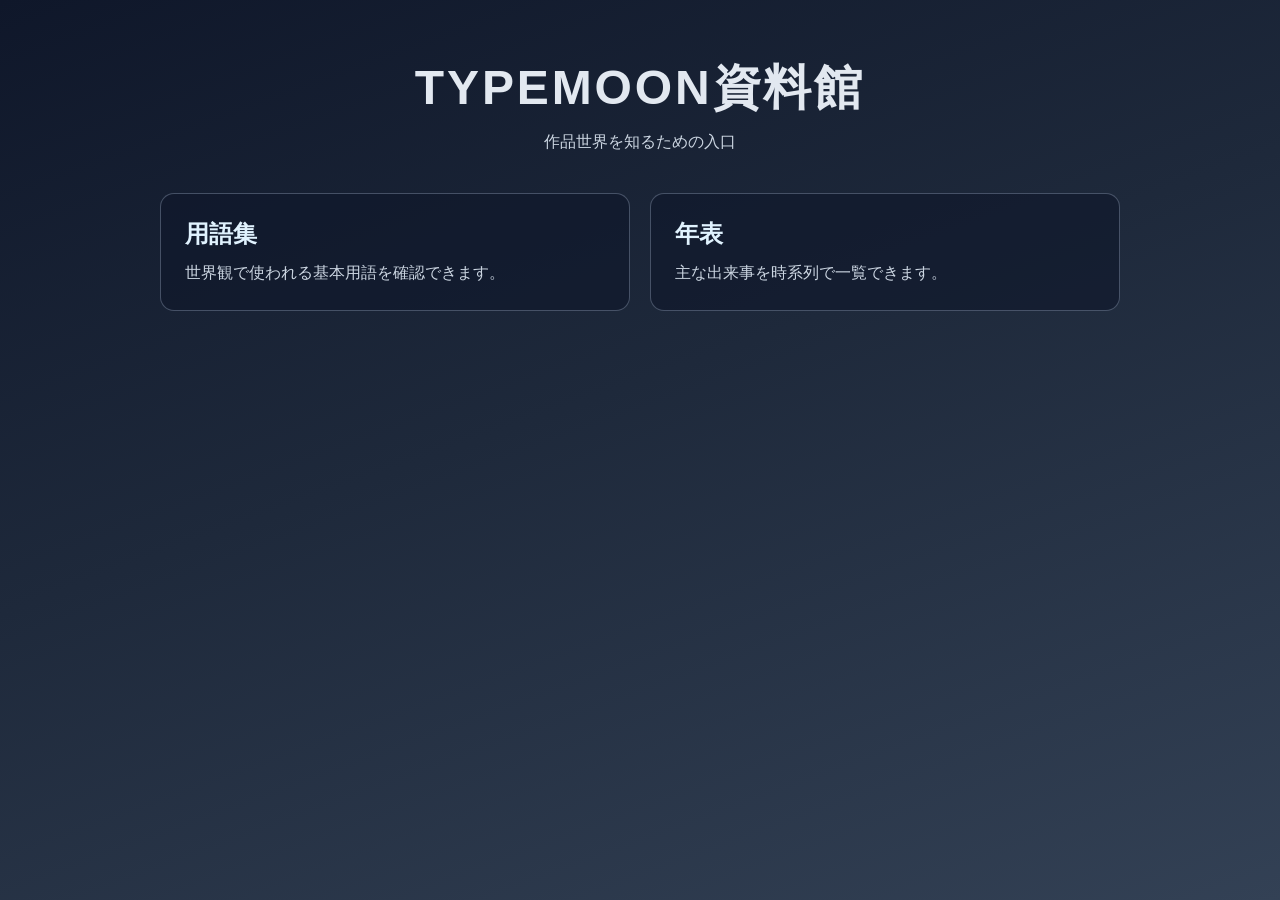
==== index.html @ 64075734 "HTML初心者向けの日本語コメントを追記 Co-authored-by: Wataru0619 <Wataru0619@users.noreply.github.com>" ====
<!DOCTYPE html>
<html lang="ja">
  <head>
    <!-- 文字化けを防ぐため、文字コードをUTF-8に指定します -->
    <meta charset="UTF-8" />
    <!-- スマホでも見やすい幅にするための設定です -->
    <meta name="viewport" content="width=device-width, initial-scale=1.0" />
    <!-- ブラウザのタブに表示されるページ名です -->
    <title>TYPEMOON資料館</title>
    <!-- デザインをまとめた外部CSSファイルを読み込みます -->
    <link rel="stylesheet" href="style.css" />
  </head>
  <body>
    <!-- サイトの最上部に表示する見出しエリアです -->
    <header class="site-header">
      <h1>TYPEMOON資料館</h1>
      <p>作品世界を知るための入口</p>
    </header>

    <!-- ページの主要コンテンツを入れる領域です -->
    <main class="container">
      <!-- 最初の画面で選べるメニューを2つ並べています -->
      <section class="menu-grid" aria-label="メインメニュー">
        <!-- 用語集ページへ移動するリンクカードです -->
        <a class="menu-card" href="glossary.html">
          <h2>用語集</h2>
          <p>世界観で使われる基本用語を確認できます。</p>
        </a>

        <!-- 年表ページへ移動するリンクカードです -->
        <a class="menu-card" href="timeline.html">
          <h2>年表</h2>
          <p>主な出来事を時系列で一覧できます。</p>
        </a>
      </section>
    </main>
  </body>
</html>
---- style.css ----
* {
  box-sizing: border-box;
}

body {
  margin: 0;
  font-family: "Hiragino Kaku Gothic ProN", "Yu Gothic", Meiryo, sans-serif;
  background: linear-gradient(160deg, #0f172a, #1e293b 45%, #334155);
  color: #e2e8f0;
  min-height: 100vh;
}

a {
  color: inherit;
}

.site-header {
  text-align: center;
  padding: 56px 16px 24px;
}

.site-header h1 {
  margin: 0;
  font-size: clamp(2rem, 4vw, 3rem);
  letter-spacing: 0.06em;
}

.site-header p {
  margin-top: 12px;
  color: #cbd5e1;
}

.container {
  width: min(960px, 92%);
  margin: 0 auto 48px;
}

.menu-grid {
  display: grid;
  gap: 20px;
  grid-template-columns: repeat(auto-fit, minmax(260px, 1fr));
}

.menu-card {
  display: block;
  text-decoration: none;
  background: rgba(15, 23, 42, 0.62);
  border: 1px solid rgba(148, 163, 184, 0.4);
  border-radius: 14px;
  padding: 24px;
  transition: transform 0.2s ease, border-color 0.2s ease,
    box-shadow 0.2s ease;
}

.menu-card:hover,
.menu-card:focus-visible {
  transform: translateY(-3px);
  border-color: rgba(125, 211, 252, 0.9);
  box-shadow: 0 8px 26px rgba(14, 116, 144, 0.35);
}

.menu-card h2 {
  margin-top: 0;
  margin-bottom: 10px;
  color: #e0f2fe;
}

.menu-card p {
  margin: 0;
  color: #cbd5e1;
  line-height: 1.6;
}

.content-card {
  background: rgba(15, 23, 42, 0.72);
  border: 1px solid rgba(148, 163, 184, 0.35);
  border-radius: 14px;
  padding: 24px;
}

.content-card h2 {
  margin-top: 0;
  color: #e0f2fe;
}

.glossary-list {
  margin: 0;
  display: grid;
  gap: 16px;
}

.glossary-list div {
  padding-bottom: 12px;
  border-bottom: 1px dashed rgba(148, 163, 184, 0.45);
}

.glossary-list div:last-child {
  border-bottom: 0;
  padding-bottom: 0;
}

.glossary-list dt {
  font-weight: 700;
  color: #e0f2fe;
}

.glossary-list dd {
  margin: 6px 0 0;
  line-height: 1.6;
  color: #cbd5e1;
}

.timeline {
  margin: 0;
  padding-left: 20px;
  display: grid;
  gap: 14px;
}

.timeline .year {
  font-weight: 700;
  color: #e0f2fe;
}

.timeline p {
  margin: 6px 0 0;
  color: #cbd5e1;
  line-height: 1.6;
}

.simple-list {
  list-style: none;
  margin: 0;
  padding: 0;
  display: grid;
  gap: 14px;
}

.simple-list li {
  padding-bottom: 12px;
  border-bottom: 1px dashed rgba(148, 163, 184, 0.45);
  line-height: 1.6;
}

.simple-list li:last-child {
  border-bottom: 0;
  padding-bottom: 0;
}

.back-link {
  display: inline-block;
  margin-top: 24px;
  text-decoration: none;
  border: 1px solid rgba(125, 211, 252, 0.7);
  border-radius: 999px;
  padding: 10px 16px;
  color: #bae6fd;
}

.back-link:hover,
.back-link:focus-visible {
  background: rgba(14, 116, 144, 0.25);
}
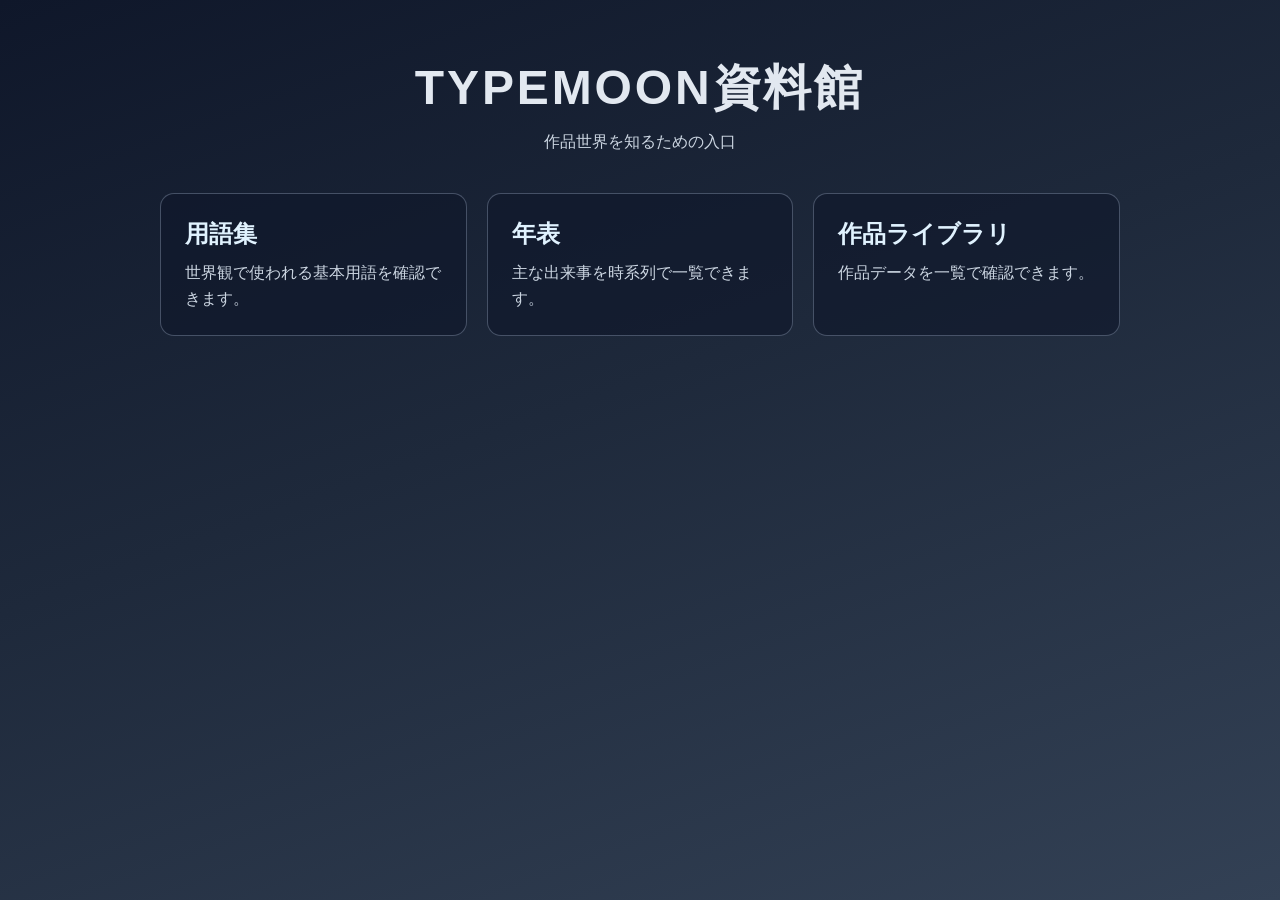
==== commit e2f34b15: "作品ライブラリページをJSON配列ループ表示で追加 Co-authored-by: Wataru0619 <Wataru0619@users.noreply.github.com>" ====
--- a/index.html
+++ b/index.html
@@ -5,10 +5,19 @@
     <meta charset="UTF-8" />
     <!-- スマホでも見やすい幅にするための設定です -->
     <meta name="viewport" content="width=device-width, initial-scale=1.0" />
+    <!-- ブラウザに「できるだけ最新を再取得してね」と伝えるキャッシュ対策です -->
+    <meta
+      http-equiv="Cache-Control"
+      content="no-cache, no-store, must-revalidate"
+    />
+    <!-- 古いブラウザ向けの追加キャッシュ対策です -->
+    <meta http-equiv="Pragma" content="no-cache" />
+    <!-- キャッシュの有効期限を0にして更新を優先させます -->
+    <meta http-equiv="Expires" content="0" />
     <!-- ブラウザのタブに表示されるページ名です -->
     <title>TYPEMOON資料館</title>
-    <!-- デザインをまとめた外部CSSファイルを読み込みます -->
-    <link rel="stylesheet" href="style.css" />
+    <!-- ?v=... を付けると、古いCSSキャッシュではなく最新ファイルを読み込みやすくなります -->
+    <link rel="stylesheet" href="style.css?v=20260422-5" />
   </head>
   <body>
     <!-- サイトの最上部に表示する見出しエリアです -->
@@ -19,18 +28,24 @@
 
     <!-- ページの主要コンテンツを入れる領域です -->
     <main class="container">
-      <!-- 最初の画面で選べるメニューを2つ並べています -->
+      <!-- 最初の画面で選べるメニューを並べています -->
       <section class="menu-grid" aria-label="メインメニュー">
         <!-- 用語集ページへ移動するリンクカードです -->
-        <a class="menu-card" href="glossary.html">
+        <a class="menu-card" href="glossary.html?v=20260422-5">
           <h2>用語集</h2>
           <p>世界観で使われる基本用語を確認できます。</p>
         </a>
 
         <!-- 年表ページへ移動するリンクカードです -->
-        <a class="menu-card" href="timeline.html">
+        <a class="menu-card" href="timeline.html?v=20260422-5">
           <h2>年表</h2>
           <p>主な出来事を時系列で一覧できます。</p>
+        </a>
+
+        <!-- 作品ライブラリページへ移動するリンクカードです -->
+        <a class="menu-card" href="works.html?v=20260422-5">
+          <h2>作品ライブラリ</h2>
+          <p>作品データを一覧で確認できます。</p>
         </a>
       </section>
     </main>
--- a/style.css
+++ b/style.css
@@ -35,10 +35,44 @@
   margin: 0 auto 48px;
 }
 
+.timeline-container {
+  /* 年表ページだけ、通常より広い幅を使えるようにします */
+  width: min(1600px, 98%);
+}
+
 .menu-grid {
   display: grid;
   gap: 20px;
   grid-template-columns: repeat(auto-fit, minmax(260px, 1fr));
+}
+
+.works-grid {
+  display: grid;
+  gap: 18px;
+}
+
+.work-card {
+  background: rgba(15, 23, 42, 0.62);
+  border: 1px solid rgba(148, 163, 184, 0.4);
+  border-radius: 14px;
+  padding: 20px;
+}
+
+.work-card h2 {
+  margin: 0 0 8px;
+  color: #e0f2fe;
+}
+
+.work-meta {
+  margin: 0;
+  color: #93c5fd;
+  font-size: 0.95rem;
+}
+
+.work-summary {
+  margin: 12px 0 0;
+  line-height: 1.7;
+  color: #cbd5e1;
 }
 
 .menu-card {
@@ -128,6 +162,21 @@
   line-height: 1.6;
 }
 
+.timeline-embed-wrapper {
+  /* iframeのサイズを枠の中で管理しやすくするための入れ物 */
+  overflow: hidden;
+  border-radius: 10px;
+  border: 1px solid rgba(148, 163, 184, 0.35);
+}
+
+.timeline-embed {
+  /* 横幅いっぱいに表示しつつ、縦は十分な高さを確保 */
+  width: 100%;
+  min-height: 760px;
+  border: 0;
+  background: #0f172a;
+}
+
 .simple-list {
   list-style: none;
   margin: 0;
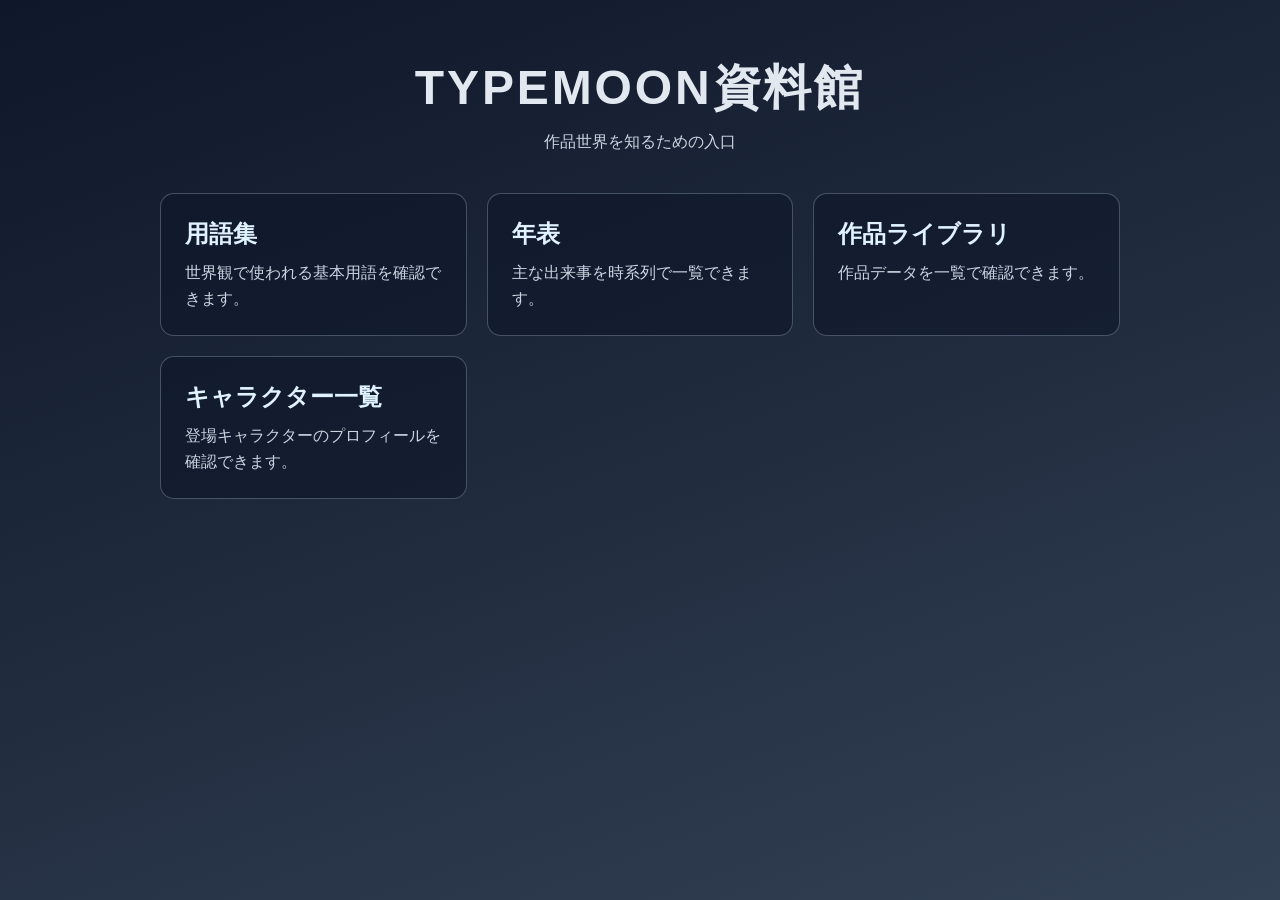
==== commit 04979f84: "キャラクター一覧ページを追加しホーム導線を実装 Co-authored-by: Wataru0619 <Wataru0619@users.noreply.github.com>" ====
--- a/index.html
+++ b/index.html
@@ -17,7 +17,7 @@
     <!-- ブラウザのタブに表示されるページ名です -->
     <title>TYPEMOON資料館</title>
     <!-- ?v=... を付けると、古いCSSキャッシュではなく最新ファイルを読み込みやすくなります -->
-    <link rel="stylesheet" href="style.css?v=20260422-5" />
+    <link rel="stylesheet" href="style.css?v=20260424-3" />
   </head>
   <body>
     <!-- サイトの最上部に表示する見出しエリアです -->
@@ -31,21 +31,27 @@
       <!-- 最初の画面で選べるメニューを並べています -->
       <section class="menu-grid" aria-label="メインメニュー">
         <!-- 用語集ページへ移動するリンクカードです -->
-        <a class="menu-card" href="glossary.html?v=20260422-5">
+        <a class="menu-card" href="glossary.html?v=20260424-3">
           <h2>用語集</h2>
           <p>世界観で使われる基本用語を確認できます。</p>
         </a>
 
         <!-- 年表ページへ移動するリンクカードです -->
-        <a class="menu-card" href="timeline.html?v=20260422-5">
+        <a class="menu-card" href="timeline.html?v=20260424-3">
           <h2>年表</h2>
           <p>主な出来事を時系列で一覧できます。</p>
         </a>
 
         <!-- 作品ライブラリページへ移動するリンクカードです -->
-        <a class="menu-card" href="works.html?v=20260422-5">
+        <a class="menu-card" href="works.html?v=20260424-3">
           <h2>作品ライブラリ</h2>
           <p>作品データを一覧で確認できます。</p>
+        </a>
+
+        <!-- キャラクター一覧ページへ移動するリンクカードです -->
+        <a class="menu-card" href="characters.html?v=20260424-3">
+          <h2>キャラクター一覧</h2>
+          <p>登場キャラクターのプロフィールを確認できます。</p>
         </a>
       </section>
     </main>
--- a/style.css
+++ b/style.css
@@ -51,6 +51,264 @@
   gap: 18px;
 }
 
+.works-layout {
+  display: grid;
+  gap: 18px;
+  align-items: start;
+}
+
+@media (min-width: 980px) {
+  .works-layout {
+    grid-template-columns: minmax(0, 2fr) minmax(280px, 1fr);
+  }
+}
+
+.works-controls {
+  display: grid;
+  gap: 14px;
+  margin-bottom: 20px;
+}
+
+/* 作品一覧と同じ見た目をキャラクター一覧でも使えるようにします */
+.characters-layout {
+  display: grid;
+  gap: 18px;
+  align-items: start;
+}
+
+@media (min-width: 980px) {
+  .characters-layout {
+    grid-template-columns: minmax(0, 2fr) minmax(280px, 1fr);
+  }
+}
+
+.characters-grid {
+  display: grid;
+  gap: 18px;
+}
+
+.characters-controls {
+  display: grid;
+  gap: 14px;
+  margin-bottom: 20px;
+}
+
+.characters-controls-row {
+  display: grid;
+  gap: 12px;
+  grid-template-columns: repeat(auto-fit, minmax(220px, 1fr));
+}
+
+.characters-control-label {
+  display: grid;
+  gap: 6px;
+  color: #cbd5e1;
+  font-size: 0.92rem;
+}
+
+.characters-control-label input,
+.characters-control-label select {
+  width: 100%;
+  border: 1px solid rgba(148, 163, 184, 0.45);
+  border-radius: 10px;
+  background: rgba(15, 23, 42, 0.65);
+  color: #e2e8f0;
+  padding: 10px 12px;
+  font: inherit;
+}
+
+.characters-control-label input::placeholder {
+  color: #94a3b8;
+}
+
+.characters-empty {
+  margin: 0;
+  padding: 16px;
+  border-radius: 12px;
+  border: 1px dashed rgba(148, 163, 184, 0.45);
+  color: #cbd5e1;
+}
+
+.character-card {
+  background: rgba(15, 23, 42, 0.62);
+  border: 1px solid rgba(148, 163, 184, 0.4);
+  border-radius: 14px;
+  padding: 20px;
+}
+
+.character-card.is-selected {
+  border-color: rgba(125, 211, 252, 0.95);
+  box-shadow: 0 0 0 1px rgba(125, 211, 252, 0.35);
+}
+
+.character-name-button {
+  padding: 0;
+  border: 0;
+  background: transparent;
+  color: #e0f2fe;
+  font: inherit;
+  font-size: 1.45rem;
+  font-weight: 700;
+  cursor: pointer;
+  text-align: left;
+}
+
+.character-name-button:hover,
+.character-name-button:focus-visible {
+  color: #7dd3fc;
+}
+
+.character-meta {
+  margin: 0;
+  color: #93c5fd;
+  font-size: 0.95rem;
+}
+
+.character-summary {
+  margin: 12px 0 0;
+  line-height: 1.7;
+  color: #cbd5e1;
+}
+
+.character-detail-panel {
+  background: rgba(15, 23, 42, 0.62);
+  border: 1px solid rgba(148, 163, 184, 0.4);
+  border-radius: 14px;
+  padding: 18px;
+  position: sticky;
+  top: 16px;
+}
+
+.character-detail-panel.is-empty {
+  border-style: dashed;
+}
+
+.character-detail-header {
+  display: flex;
+  align-items: center;
+  justify-content: space-between;
+  gap: 10px;
+  margin-bottom: 12px;
+}
+
+.character-detail-header h2 {
+  margin: 0;
+  color: #e0f2fe;
+  font-size: 1.1rem;
+}
+
+.character-detail-description {
+  margin-top: 12px;
+  line-height: 1.8;
+  color: #cbd5e1;
+}
+
+.works-controls-row {
+  display: grid;
+  gap: 12px;
+  grid-template-columns: repeat(auto-fit, minmax(220px, 1fr));
+}
+
+.works-control-label {
+  display: grid;
+  gap: 6px;
+  color: #cbd5e1;
+  font-size: 0.92rem;
+}
+
+.works-control-label input,
+.works-control-label select {
+  width: 100%;
+  border: 1px solid rgba(148, 163, 184, 0.45);
+  border-radius: 10px;
+  background: rgba(15, 23, 42, 0.65);
+  color: #e2e8f0;
+  padding: 10px 12px;
+  font: inherit;
+}
+
+.works-control-label input::placeholder {
+  color: #94a3b8;
+}
+
+.works-empty {
+  margin: 0;
+  padding: 16px;
+  border-radius: 12px;
+  border: 1px dashed rgba(148, 163, 184, 0.45);
+  color: #cbd5e1;
+}
+
+.work-detail-panel {
+  background: rgba(15, 23, 42, 0.62);
+  border: 1px solid rgba(148, 163, 184, 0.4);
+  border-radius: 14px;
+  padding: 18px;
+  position: sticky;
+  top: 16px;
+}
+
+.work-detail-panel.is-empty {
+  border-style: dashed;
+}
+
+.work-detail-header {
+  display: flex;
+  align-items: center;
+  justify-content: space-between;
+  gap: 10px;
+  margin-bottom: 12px;
+}
+
+.work-detail-header h2 {
+  margin: 0;
+  color: #e0f2fe;
+  font-size: 1.1rem;
+}
+
+.close-panel-button {
+  border: 1px solid rgba(148, 163, 184, 0.55);
+  border-radius: 999px;
+  background: rgba(15, 23, 42, 0.8);
+  color: #cbd5e1;
+  padding: 6px 12px;
+  cursor: pointer;
+  font: inherit;
+}
+
+.close-panel-button:hover,
+.close-panel-button:focus-visible {
+  background: rgba(30, 41, 59, 0.95);
+}
+
+.close-panel-button:disabled {
+  opacity: 0.55;
+  cursor: not-allowed;
+}
+
+.work-title-button {
+  padding: 0;
+  border: 0;
+  background: transparent;
+  color: #e0f2fe;
+  font: inherit;
+  font-size: 1.45rem;
+  font-weight: 700;
+  cursor: pointer;
+  text-align: left;
+}
+
+.work-title-button:hover,
+.work-title-button:focus-visible {
+  color: #7dd3fc;
+}
+
+.work-detail-description {
+  margin-top: 12px;
+  line-height: 1.8;
+  color: #cbd5e1;
+}
+
 .work-card {
   background: rgba(15, 23, 42, 0.62);
   border: 1px solid rgba(148, 163, 184, 0.4);
@@ -58,9 +316,9 @@
   padding: 20px;
 }
 
-.work-card h2 {
-  margin: 0 0 8px;
-  color: #e0f2fe;
+.work-card.is-selected {
+  border-color: rgba(125, 211, 252, 0.95);
+  box-shadow: 0 0 0 1px rgba(125, 211, 252, 0.35);
 }
 
 .work-meta {
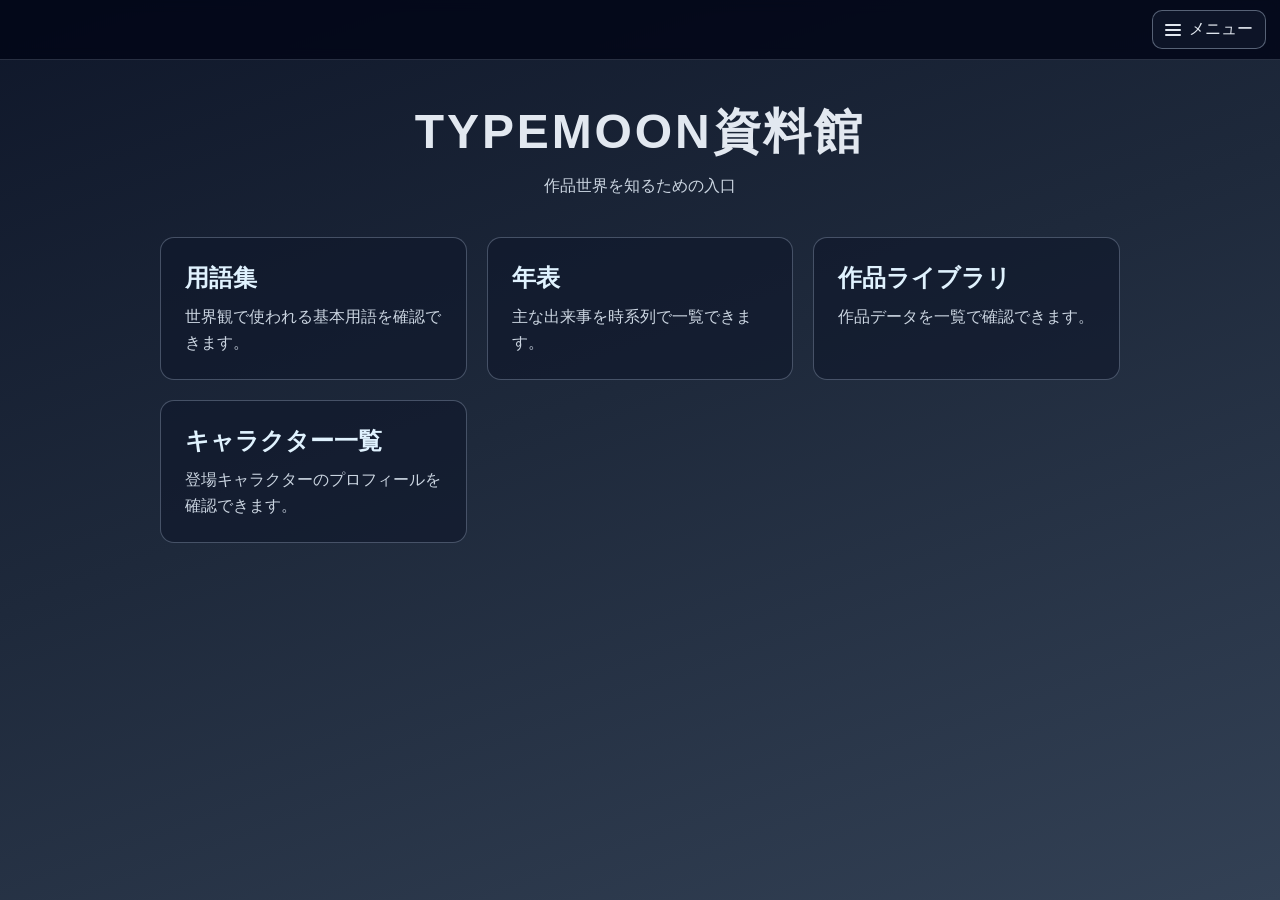
==== commit fe7358ef: "全ページに共通ハンバーガーメニューを追加 Co-authored-by: Wataru0619 <Wataru0619@users.noreply.github.com>" ====
--- a/index.html
+++ b/index.html
@@ -17,7 +17,7 @@
     <!-- ブラウザのタブに表示されるページ名です -->
     <title>TYPEMOON資料館</title>
     <!-- ?v=... を付けると、古いCSSキャッシュではなく最新ファイルを読み込みやすくなります -->
-    <link rel="stylesheet" href="style.css?v=20260424-3" />
+    <link rel="stylesheet" href="style.css?v=20260424-5" />
   </head>
   <body>
     <!-- サイトの最上部に表示する見出しエリアです -->
@@ -31,29 +31,31 @@
       <!-- 最初の画面で選べるメニューを並べています -->
       <section class="menu-grid" aria-label="メインメニュー">
         <!-- 用語集ページへ移動するリンクカードです -->
-        <a class="menu-card" href="glossary.html?v=20260424-3">
+        <a class="menu-card" href="glossary.html?v=20260424-5">
           <h2>用語集</h2>
           <p>世界観で使われる基本用語を確認できます。</p>
         </a>
 
         <!-- 年表ページへ移動するリンクカードです -->
-        <a class="menu-card" href="timeline.html?v=20260424-3">
+        <a class="menu-card" href="timeline.html?v=20260424-5">
           <h2>年表</h2>
           <p>主な出来事を時系列で一覧できます。</p>
         </a>
 
         <!-- 作品ライブラリページへ移動するリンクカードです -->
-        <a class="menu-card" href="works.html?v=20260424-3">
+        <a class="menu-card" href="works.html?v=20260424-5">
           <h2>作品ライブラリ</h2>
           <p>作品データを一覧で確認できます。</p>
         </a>
 
         <!-- キャラクター一覧ページへ移動するリンクカードです -->
-        <a class="menu-card" href="characters.html?v=20260424-3">
+        <a class="menu-card" href="characters.html?v=20260424-5">
           <h2>キャラクター一覧</h2>
           <p>登場キャラクターのプロフィールを確認できます。</p>
         </a>
       </section>
     </main>
+    <!-- menu.js はハンバーガーメニューの開閉処理を担当します -->
+    <script src="menu.js?v=20260424-5"></script>
   </body>
 </html>
--- a/style.css
+++ b/style.css
@@ -14,9 +14,118 @@
   color: inherit;
 }
 
+.hamburger-wrapper {
+  position: sticky;
+  top: 0;
+  z-index: 100;
+  display: flex;
+  justify-content: flex-end;
+  padding: 10px 14px;
+  background: rgba(2, 6, 23, 0.82);
+  backdrop-filter: blur(6px);
+  border-bottom: 1px solid rgba(148, 163, 184, 0.25);
+}
+
+.hamburger-button {
+  border: 1px solid rgba(148, 163, 184, 0.55);
+  border-radius: 10px;
+  background: rgba(15, 23, 42, 0.88);
+  color: #e2e8f0;
+  padding: 8px 12px;
+  font: inherit;
+  cursor: pointer;
+  display: inline-flex;
+  align-items: center;
+  gap: 8px;
+}
+
+.hamburger-button:hover,
+.hamburger-button:focus-visible {
+  border-color: rgba(125, 211, 252, 0.9);
+}
+
+.hamburger-icon,
+.hamburger-icon::before,
+.hamburger-icon::after {
+  display: block;
+  width: 16px;
+  height: 2px;
+  background: currentColor;
+  border-radius: 999px;
+}
+
+.hamburger-icon {
+  position: relative;
+}
+
+.hamburger-icon::before,
+.hamburger-icon::after {
+  content: "";
+  position: absolute;
+  left: 0;
+}
+
+.hamburger-icon::before {
+  top: -5px;
+}
+
+.hamburger-icon::after {
+  top: 5px;
+}
+
+.global-nav-panel {
+  position: absolute;
+  top: calc(100% + 8px);
+  right: 14px;
+  width: min(280px, calc(100vw - 28px));
+  display: grid;
+  gap: 8px;
+  padding: 10px;
+  border: 1px solid rgba(148, 163, 184, 0.35);
+  border-radius: 12px;
+  background: rgba(15, 23, 42, 0.98);
+  box-shadow: 0 10px 30px rgba(2, 6, 23, 0.55);
+}
+
+.global-nav-panel[hidden] {
+  display: none;
+}
+
+.global-nav-title {
+  margin: 0;
+  color: #cbd5e1;
+  font-size: 0.92rem;
+}
+
+.global-nav-list {
+  list-style: none;
+  margin: 0;
+  padding: 0;
+  display: grid;
+  gap: 2px;
+}
+
+.global-nav-list a {
+  display: block;
+  text-decoration: none;
+  border-radius: 8px;
+  padding: 10px 12px;
+  color: #e2e8f0;
+}
+
+.global-nav-list a:hover,
+.global-nav-list a:focus-visible {
+  background: rgba(30, 41, 59, 0.85);
+}
+
+.global-nav-list a.is-current {
+  background: rgba(14, 116, 144, 0.28);
+  color: #bae6fd;
+}
+
 .site-header {
   text-align: center;
-  padding: 56px 16px 24px;
+  padding: 40px 16px 24px;
 }
 
 .site-header h1 {
@@ -44,163 +153,6 @@
   display: grid;
   gap: 20px;
   grid-template-columns: repeat(auto-fit, minmax(260px, 1fr));
-}
-
-.works-grid {
-  display: grid;
-  gap: 18px;
-}
-
-.works-layout {
-  display: grid;
-  gap: 18px;
-  align-items: start;
-}
-
-@media (min-width: 980px) {
-  .works-layout {
-    grid-template-columns: minmax(0, 2fr) minmax(280px, 1fr);
-  }
-}
-
-.works-controls {
-  display: grid;
-  gap: 14px;
-  margin-bottom: 20px;
-}
-
-/* 作品一覧と同じ見た目をキャラクター一覧でも使えるようにします */
-.characters-layout {
-  display: grid;
-  gap: 18px;
-  align-items: start;
-}
-
-@media (min-width: 980px) {
-  .characters-layout {
-    grid-template-columns: minmax(0, 2fr) minmax(280px, 1fr);
-  }
-}
-
-.characters-grid {
-  display: grid;
-  gap: 18px;
-}
-
-.characters-controls {
-  display: grid;
-  gap: 14px;
-  margin-bottom: 20px;
-}
-
-.characters-controls-row {
-  display: grid;
-  gap: 12px;
-  grid-template-columns: repeat(auto-fit, minmax(220px, 1fr));
-}
-
-.characters-control-label {
-  display: grid;
-  gap: 6px;
-  color: #cbd5e1;
-  font-size: 0.92rem;
-}
-
-.characters-control-label input,
-.characters-control-label select {
-  width: 100%;
-  border: 1px solid rgba(148, 163, 184, 0.45);
-  border-radius: 10px;
-  background: rgba(15, 23, 42, 0.65);
-  color: #e2e8f0;
-  padding: 10px 12px;
-  font: inherit;
-}
-
-.characters-control-label input::placeholder {
-  color: #94a3b8;
-}
-
-.characters-empty {
-  margin: 0;
-  padding: 16px;
-  border-radius: 12px;
-  border: 1px dashed rgba(148, 163, 184, 0.45);
-  color: #cbd5e1;
-}
-
-.character-card {
-  background: rgba(15, 23, 42, 0.62);
-  border: 1px solid rgba(148, 163, 184, 0.4);
-  border-radius: 14px;
-  padding: 20px;
-}
-
-.character-card.is-selected {
-  border-color: rgba(125, 211, 252, 0.95);
-  box-shadow: 0 0 0 1px rgba(125, 211, 252, 0.35);
-}
-
-.character-name-button {
-  padding: 0;
-  border: 0;
-  background: transparent;
-  color: #e0f2fe;
-  font: inherit;
-  font-size: 1.45rem;
-  font-weight: 700;
-  cursor: pointer;
-  text-align: left;
-}
-
-.character-name-button:hover,
-.character-name-button:focus-visible {
-  color: #7dd3fc;
-}
-
-.character-meta {
-  margin: 0;
-  color: #93c5fd;
-  font-size: 0.95rem;
-}
-
-.character-summary {
-  margin: 12px 0 0;
-  line-height: 1.7;
-  color: #cbd5e1;
-}
-
-.character-detail-panel {
-  background: rgba(15, 23, 42, 0.62);
-  border: 1px solid rgba(148, 163, 184, 0.4);
-  border-radius: 14px;
-  padding: 18px;
-  position: sticky;
-  top: 16px;
-}
-
-.character-detail-panel.is-empty {
-  border-style: dashed;
-}
-
-.character-detail-header {
-  display: flex;
-  align-items: center;
-  justify-content: space-between;
-  gap: 10px;
-  margin-bottom: 12px;
-}
-
-.character-detail-header h2 {
-  margin: 0;
-  color: #e0f2fe;
-  font-size: 1.1rem;
-}
-
-.character-detail-description {
-  margin-top: 12px;
-  line-height: 1.8;
-  color: #cbd5e1;
 }
 
 .works-controls-row {
@@ -309,6 +261,38 @@
   color: #cbd5e1;
 }
 
+.relation-label {
+  margin: 14px 0 8px;
+  color: #cbd5e1;
+  font-size: 0.92rem;
+}
+
+.relation-links {
+  display: flex;
+  flex-wrap: wrap;
+  gap: 8px;
+}
+
+.relation-link {
+  display: inline-block;
+  text-decoration: none;
+  border: 1px solid rgba(125, 211, 252, 0.55);
+  border-radius: 999px;
+  padding: 6px 10px;
+  color: #bae6fd;
+  font-size: 0.9rem;
+}
+
+.relation-link:hover,
+.relation-link:focus-visible {
+  background: rgba(14, 116, 144, 0.25);
+}
+
+.relation-empty {
+  color: #94a3b8;
+  font-size: 0.9rem;
+}
+
 .work-card {
   background: rgba(15, 23, 42, 0.62);
   border: 1px solid rgba(148, 163, 184, 0.4);
@@ -331,6 +315,29 @@
   margin: 12px 0 0;
   line-height: 1.7;
   color: #cbd5e1;
+}
+
+.works-grid {
+  display: grid;
+  gap: 18px;
+}
+
+.works-layout {
+  display: grid;
+  gap: 18px;
+  align-items: start;
+}
+
+@media (min-width: 980px) {
+  .works-layout {
+    grid-template-columns: minmax(0, 2fr) minmax(280px, 1fr);
+  }
+}
+
+.works-controls {
+  display: grid;
+  gap: 14px;
+  margin-bottom: 20px;
 }
 
 .menu-card {
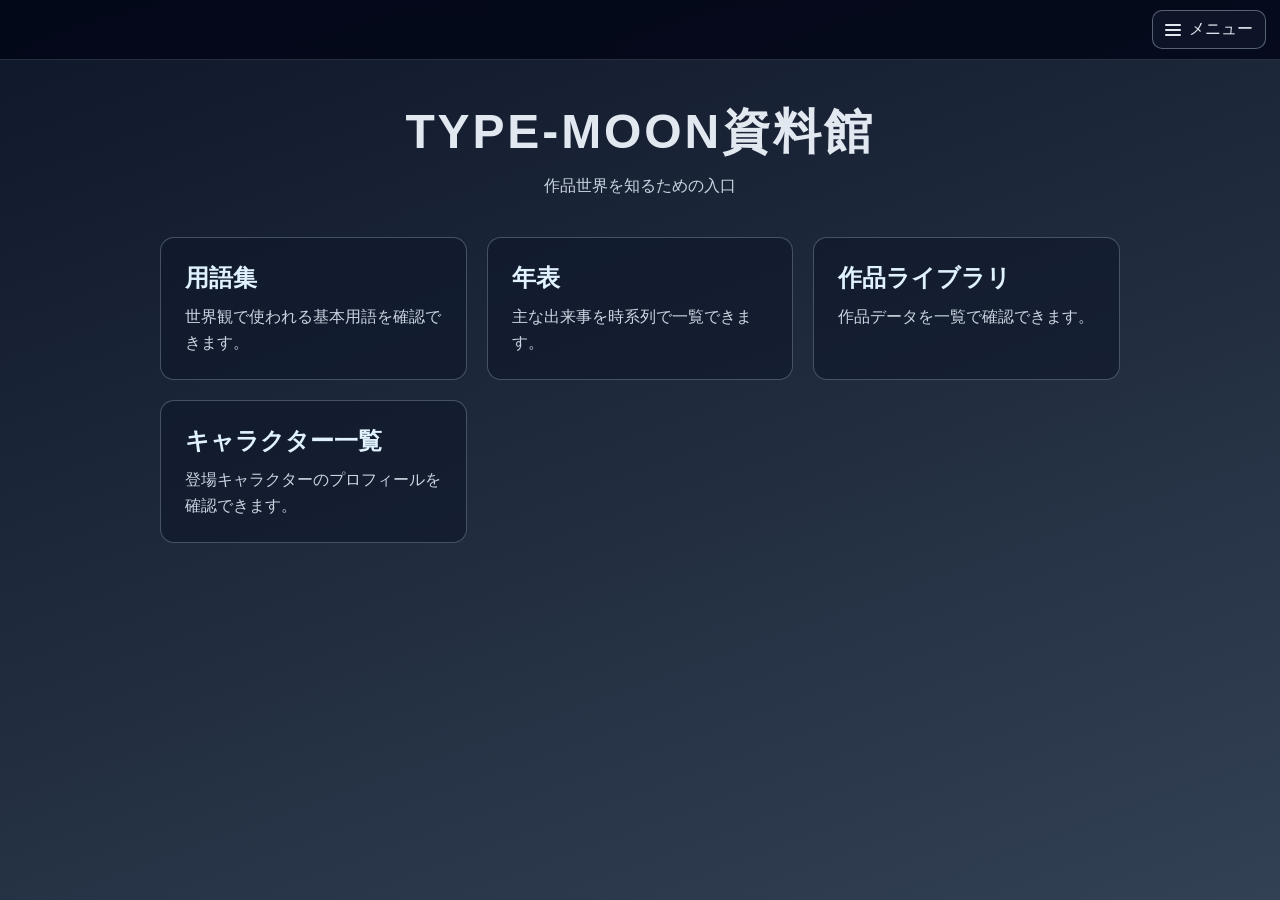
==== commit 53126fdf: "TYPE-MOON表記に統一 Co-authored-by: gwataru <gwataru0619@gmail.com>" ====
--- a/index.html
+++ b/index.html
@@ -15,14 +15,14 @@
     <!-- キャッシュの有効期限を0にして更新を優先させます -->
     <meta http-equiv="Expires" content="0" />
     <!-- ブラウザのタブに表示されるページ名です -->
-    <title>TYPEMOON資料館</title>
+    <title>TYPE-MOON資料館</title>
     <!-- ?v=... を付けると、古いCSSキャッシュではなく最新ファイルを読み込みやすくなります -->
     <link rel="stylesheet" href="style.css?v=20260424-5" />
   </head>
   <body>
     <!-- サイトの最上部に表示する見出しエリアです -->
     <header class="site-header">
-      <h1>TYPEMOON資料館</h1>
+      <h1>TYPE-MOON資料館</h1>
       <p>作品世界を知るための入口</p>
     </header>
 
--- a/style.css
+++ b/style.css
@@ -409,6 +409,82 @@
   color: #cbd5e1;
 }
 
+.glossary-mode-switch {
+  display: flex;
+  gap: 10px;
+  margin-bottom: 18px;
+  flex-wrap: wrap;
+}
+
+.glossary-mode-button {
+  border: 1px solid rgba(148, 163, 184, 0.55);
+  border-radius: 999px;
+  background: rgba(15, 23, 42, 0.72);
+  color: #e2e8f0;
+  padding: 8px 14px;
+  font: inherit;
+  cursor: pointer;
+}
+
+.glossary-mode-button:hover,
+.glossary-mode-button:focus-visible {
+  border-color: rgba(125, 211, 252, 0.9);
+}
+
+.glossary-mode-button.is-active {
+  background: rgba(14, 116, 144, 0.28);
+  color: #bae6fd;
+}
+
+.glossary-term-list {
+  display: grid;
+  gap: 12px;
+}
+
+.glossary-term-card {
+  border: 1px solid rgba(148, 163, 184, 0.35);
+  border-radius: 12px;
+  padding: 12px 14px;
+  background: rgba(15, 23, 42, 0.55);
+}
+
+.glossary-term-card h2 {
+  margin: 0;
+  color: #e0f2fe;
+  font-size: 1.15rem;
+}
+
+.glossary-term-material-title {
+  margin: 0;
+  color: #e0f2fe;
+  font-size: 1.02rem;
+}
+
+.glossary-term-description {
+  margin: 6px 0 0;
+  color: #cbd5e1;
+  line-height: 1.7;
+}
+
+.glossary-category-chip {
+  display: inline-block;
+  border: 1px solid rgba(125, 211, 252, 0.55);
+  border-radius: 999px;
+  padding: 4px 8px;
+  color: #bae6fd;
+  font-size: 0.84rem;
+}
+
+.glossary-sub-label {
+  margin: 12px 0 8px;
+  color: #cbd5e1;
+  font-size: 0.85rem;
+}
+
+.glossary-entry-chip-group {
+  margin-top: 8px;
+}
+
 .timeline {
   margin: 0;
   padding-left: 20px;
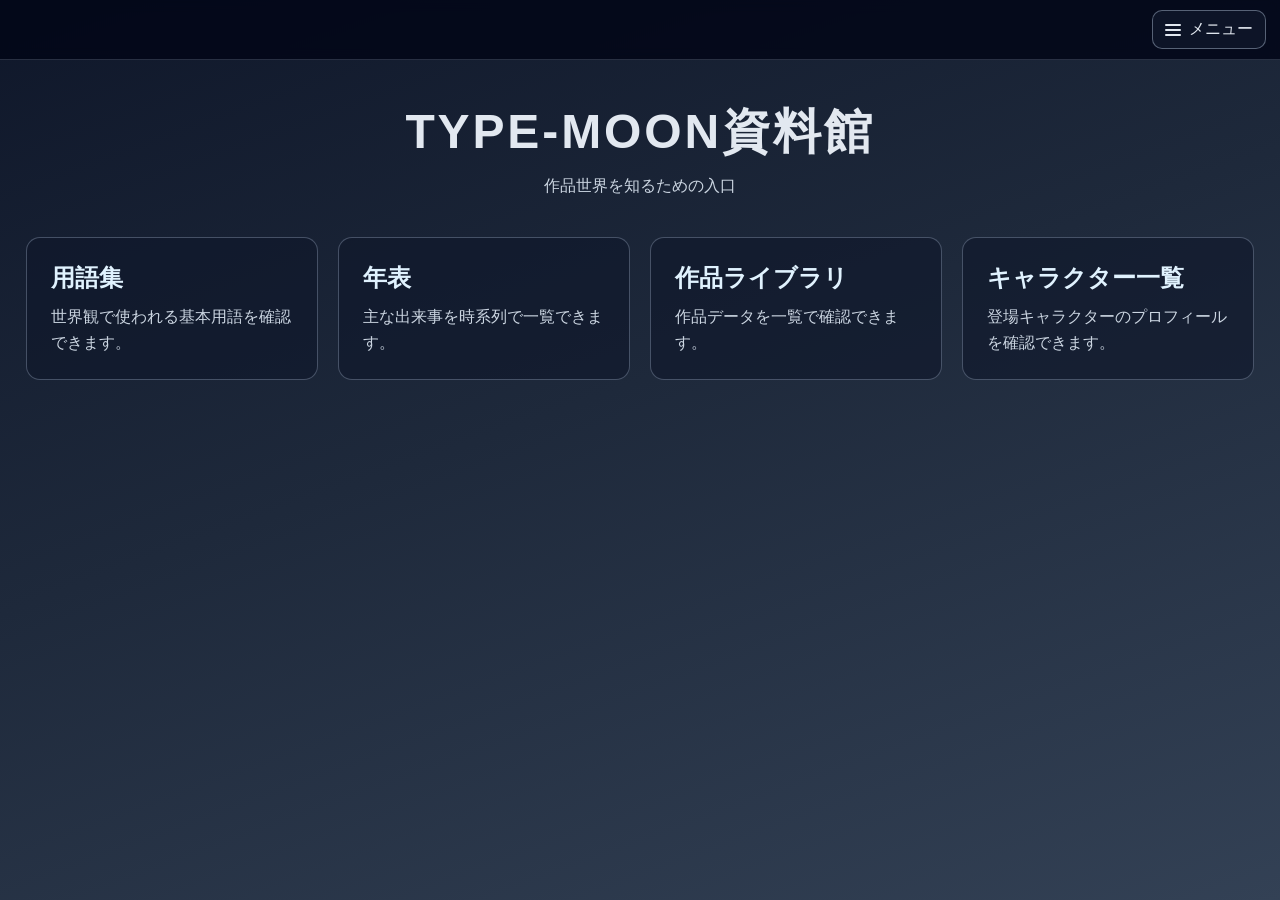
==== commit 947efb45: "全ページの表示幅を広く調整 Co-authored-by: gwataru <gwataru0619@gmail.com>" ====
--- a/index.html
+++ b/index.html
@@ -17,7 +17,7 @@
     <!-- ブラウザのタブに表示されるページ名です -->
     <title>TYPE-MOON資料館</title>
     <!-- ?v=... を付けると、古いCSSキャッシュではなく最新ファイルを読み込みやすくなります -->
-    <link rel="stylesheet" href="style.css?v=20260424-5" />
+    <link rel="stylesheet" href="style.css?v=20260430-2" />
   </head>
   <body>
     <!-- サイトの最上部に表示する見出しエリアです -->
--- a/style.css
+++ b/style.css
@@ -140,12 +140,13 @@
 }
 
 .container {
-  width: min(960px, 92%);
+  /* 全ページ共通の本文幅です。広い画面では余白を減らして情報を見やすくします */
+  width: min(1440px, 96%);
   margin: 0 auto 48px;
 }
 
 .timeline-container {
-  /* 年表ページだけ、通常より広い幅を使えるようにします */
+  /* 年表ページは横長の埋め込みを見やすくするため、共通幅よりさらに広くします */
   width: min(1600px, 98%);
 }
 
@@ -259,6 +260,8 @@
   margin-top: 12px;
   line-height: 1.8;
   color: #cbd5e1;
+  /* history配列を "\n" でつないだ改行を、画面上でも改行として表示します */
+  white-space: pre-line;
 }
 
 .relation-label {
@@ -331,6 +334,29 @@
 @media (min-width: 980px) {
   .works-layout {
     grid-template-columns: minmax(0, 2fr) minmax(280px, 1fr);
+  }
+}
+
+@media (min-width: 1200px) {
+  .container {
+    /* 一般的なノートPCより広い画面では、全ページの本文幅をさらに広げます */
+    width: min(1600px, 96%);
+  }
+
+  .works-layout {
+    /* 一覧＋詳細欄のページでは、右側の詳細欄を広めにして長文を読みやすくします */
+    grid-template-columns: minmax(0, 1.4fr) minmax(520px, 1fr);
+  }
+}
+
+@media (min-width: 1600px) {
+  .container {
+    /* 大きな液晶では、全ページの横幅をさらに活用します */
+    width: min(1680px, 96%);
+  }
+
+  .works-layout {
+    grid-template-columns: minmax(0, 1.35fr) minmax(640px, 1fr);
   }
 }
 
